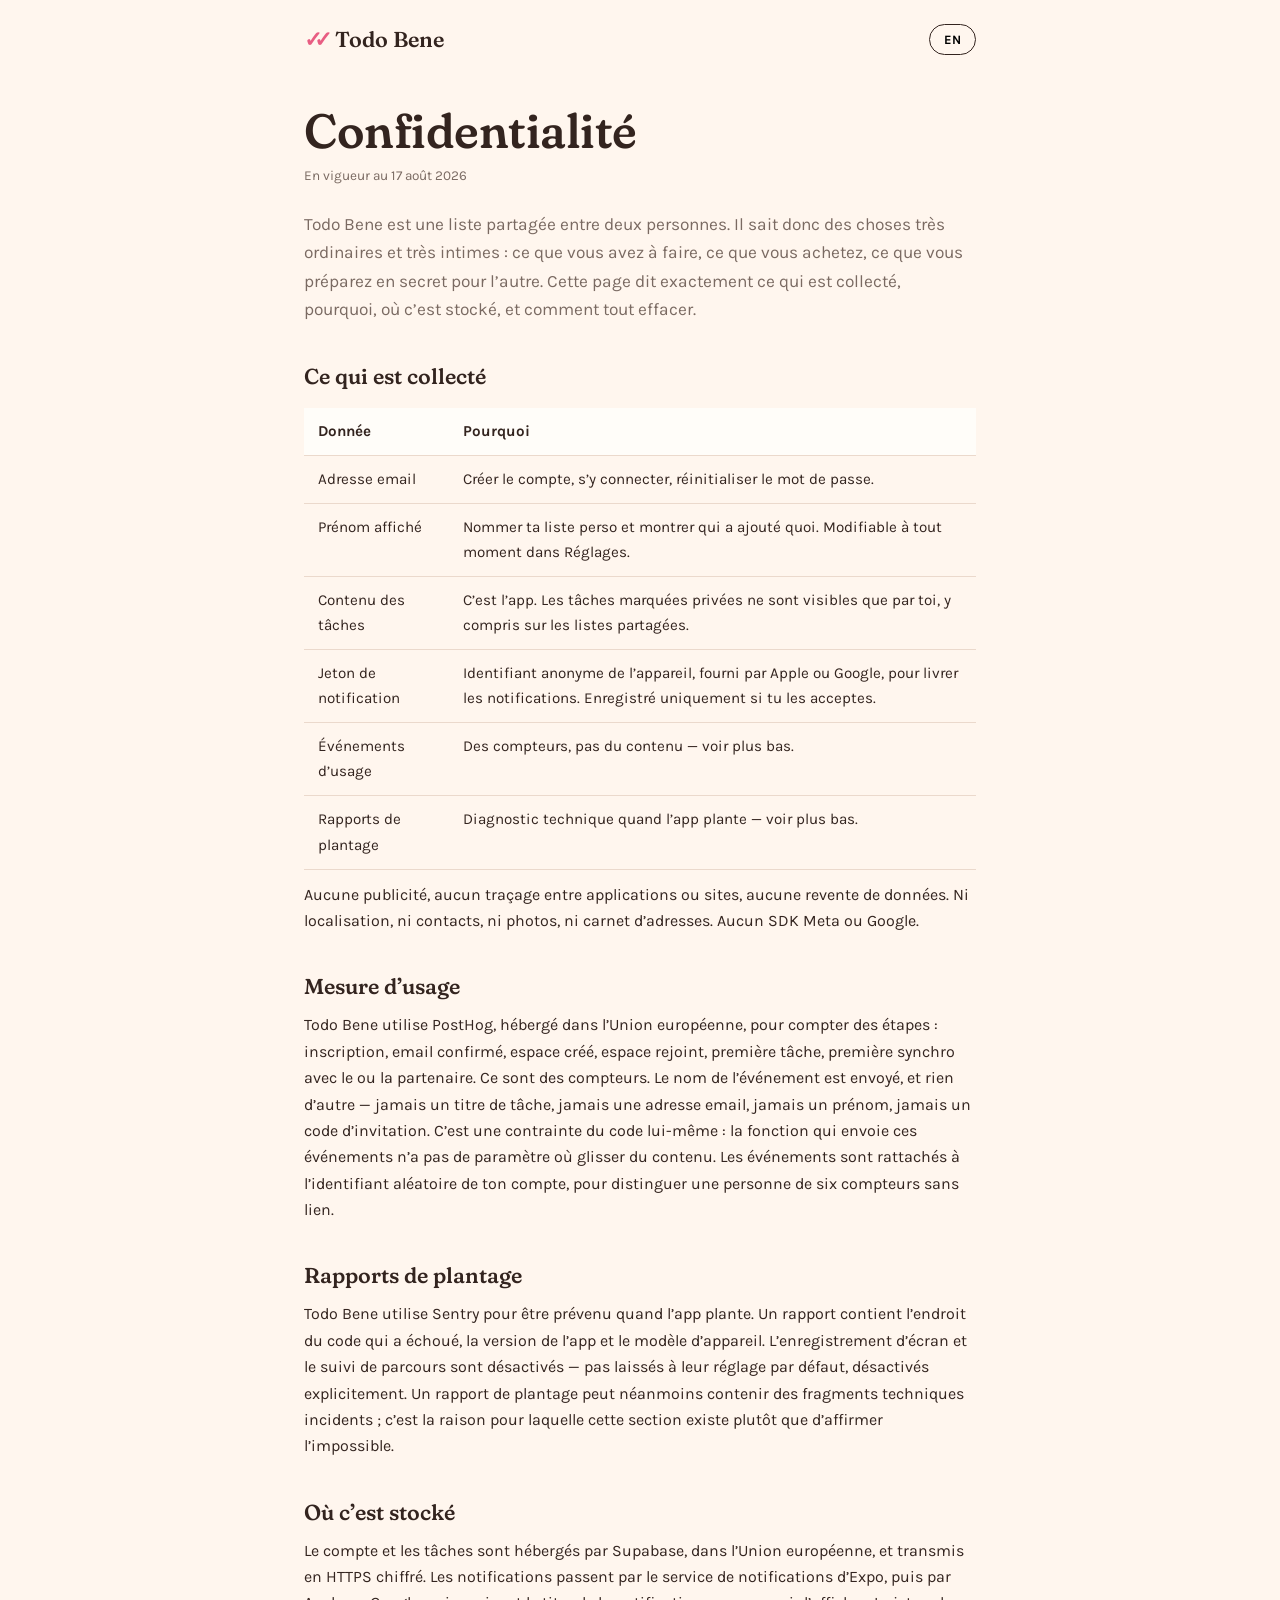
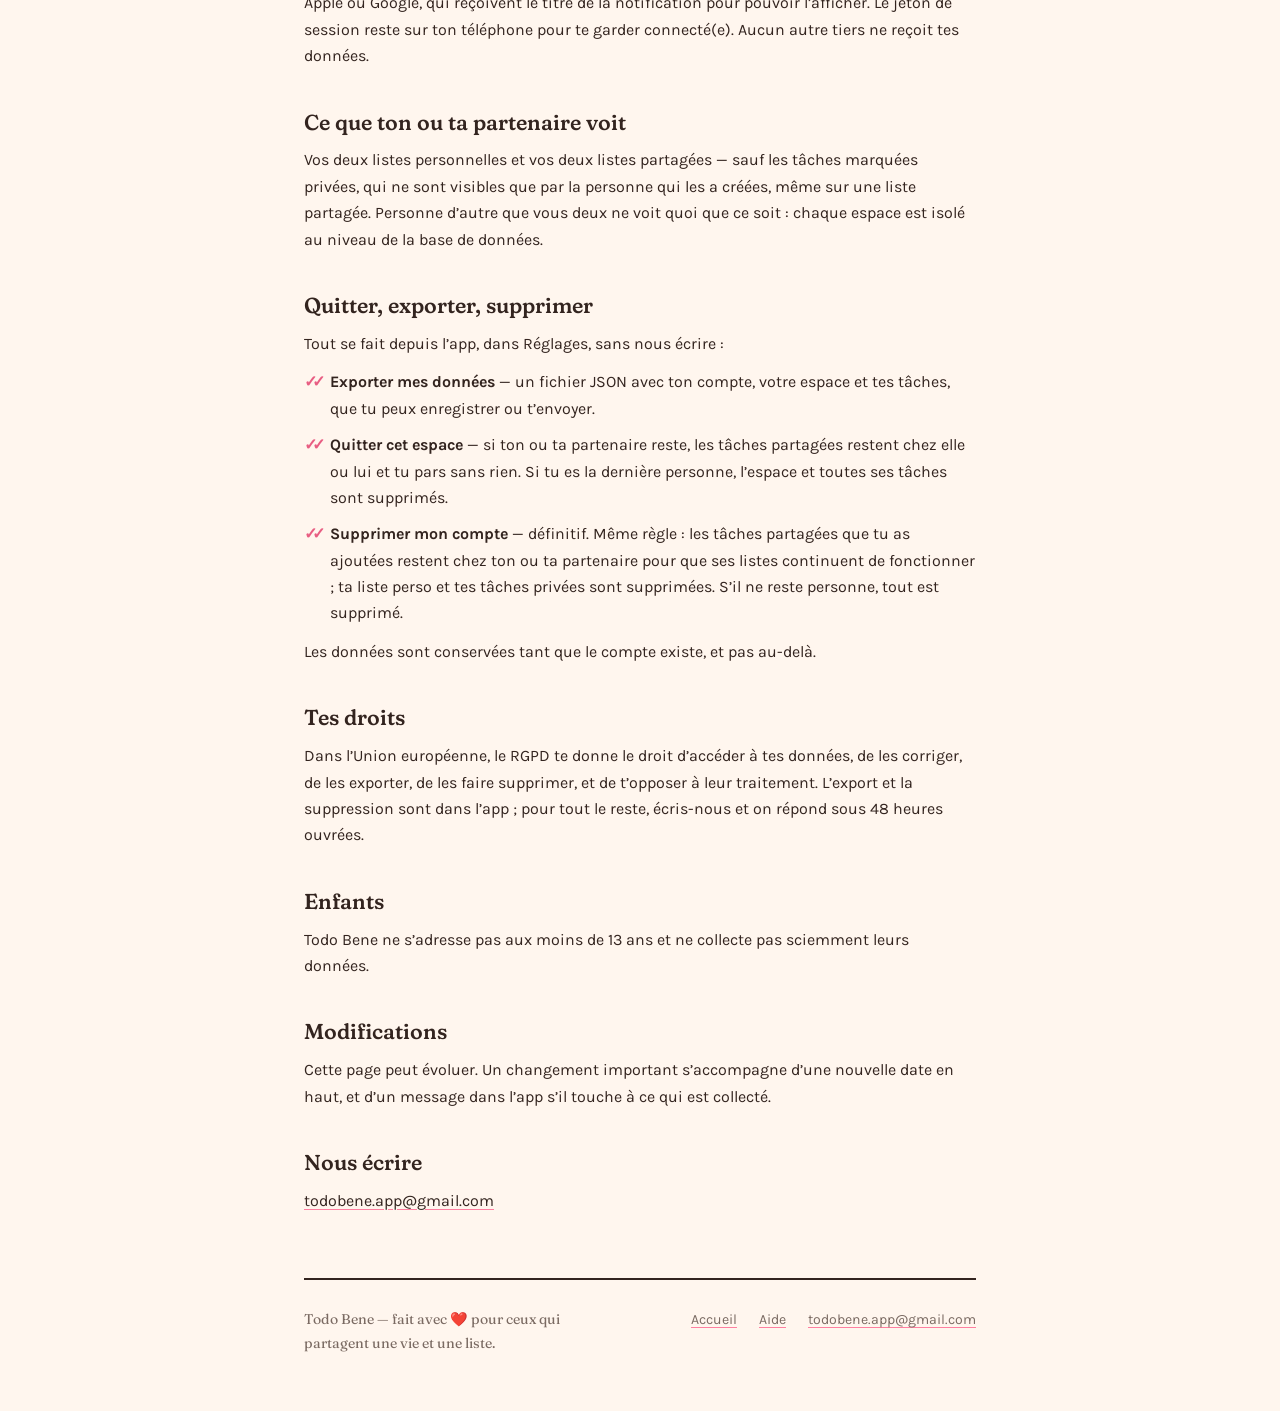
==== privacy.html @ 578b1d81 "Update privacy and support pages" ====
<!doctype html>
<html lang="fr" data-title-fr="Todo Bene — Confidentialité" data-title-en="Todo Bene — Privacy">
  <head>
    <meta charset="utf-8" />
    <meta name="viewport" content="width=device-width, initial-scale=1" />
    <title>Todo Bene — Confidentialité</title>
    <meta
      name="description"
      content="Ce que Todo Bene collecte, pourquoi, où c’est hébergé, et comment tout supprimer."
    />
    <link rel="preconnect" href="https://fonts.googleapis.com" />
    <link rel="preconnect" href="https://fonts.gstatic.com" crossorigin />
    <link
      href="https://fonts.googleapis.com/css2?family=Fraunces:opsz,wght,SOFT@9..144,400..700,100&family=Karla:wght@400;500;700&display=swap"
      rel="stylesheet"
    />
    <link rel="stylesheet" href="./doc.css" />
  </head>
  <body>
    <div class="wrap">
      <header>
        <a class="logo" href="./index.html"><span class="ticks">✓✓</span>Todo Bene</a>
        <button class="lang" id="langBtn" aria-label="Switch language">EN</button>
      </header>

      <main class="doc">
        <h1 data-fr="Confidentialité" data-en="Privacy"></h1>
        <p class="meta" data-fr="En vigueur au 17 août 2026" data-en="Effective 17 August 2026"></p>

        <p
          class="lead"
          data-fr="Todo Bene est une liste partagée entre deux personnes. Il sait donc des choses très ordinaires et très intimes : ce que vous avez à faire, ce que vous achetez, ce que vous préparez en secret pour l’autre. Cette page dit exactement ce qui est collecté, pourquoi, où c’est stocké, et comment tout effacer."
          data-en="Todo Bene is a list shared between two people. That means it knows things that are both very ordinary and very intimate: what you have to do, what you buy, what you are quietly planning for the other person. This page says exactly what is collected, why, where it is stored, and how to erase all of it."
        ></p>

        <h2 data-fr="Ce qui est collecté" data-en="What is collected"></h2>
        <table>
          <thead>
            <tr>
              <th data-fr="Donnée" data-en="Data"></th>
              <th data-fr="Pourquoi" data-en="Why"></th>
            </tr>
          </thead>
          <tbody>
            <tr>
              <td data-fr="Adresse email" data-en="Email address"></td>
              <td
                data-fr="Créer le compte, s’y connecter, réinitialiser le mot de passe."
                data-en="Creating your account, signing in, resetting your password."
              ></td>
            </tr>
            <tr>
              <td data-fr="Prénom affiché" data-en="Display name"></td>
              <td
                data-fr="Nommer ta liste perso et montrer qui a ajouté quoi. Modifiable à tout moment dans Réglages."
                data-en="Labelling your personal list and showing who added what. Editable any time in Settings."
              ></td>
            </tr>
            <tr>
              <td data-fr="Contenu des tâches" data-en="Task content"></td>
              <td
                data-fr="C’est l’app. Les tâches marquées privées ne sont visibles que par toi, y compris sur les listes partagées."
                data-en="It is the app. Tasks you mark private are visible only to you, including on shared lists."
              ></td>
            </tr>
            <tr>
              <td data-fr="Jeton de notification" data-en="Push notification token"></td>
              <td
                data-fr="Identifiant anonyme de l’appareil, fourni par Apple ou Google, pour livrer les notifications. Enregistré uniquement si tu les acceptes."
                data-en="An anonymous device identifier from Apple or Google, used to deliver notifications. Stored only if you allow them."
              ></td>
            </tr>
            <tr>
              <td data-fr="Événements d’usage" data-en="Usage events"></td>
              <td
                data-fr="Des compteurs, pas du contenu — voir plus bas."
                data-en="Counters, not content — see below."
              ></td>
            </tr>
            <tr>
              <td data-fr="Rapports de plantage" data-en="Crash reports"></td>
              <td
                data-fr="Diagnostic technique quand l’app plante — voir plus bas."
                data-en="Technical diagnostics when the app crashes — see below."
              ></td>
            </tr>
          </tbody>
        </table>

        <p
          data-fr="Aucune publicité, aucun traçage entre applications ou sites, aucune revente de données. Ni localisation, ni contacts, ni photos, ni carnet d’adresses. Aucun SDK Meta ou Google."
          data-en="No advertising, no cross-app or cross-site tracking, no selling of data. No location, no contacts, no photos, no address book. No Meta or Google SDKs."
        ></p>

        <h2 data-fr="Mesure d’usage" data-en="Usage analytics"></h2>
        <p
          data-fr="Todo Bene utilise PostHog, hébergé dans l’Union européenne, pour compter des étapes : inscription, email confirmé, espace créé, espace rejoint, première tâche, première synchro avec le ou la partenaire. Ce sont des compteurs. Le nom de l’événement est envoyé, et rien d’autre — jamais un titre de tâche, jamais une adresse email, jamais un prénom, jamais un code d’invitation. C’est une contrainte du code lui-même : la fonction qui envoie ces événements n’a pas de paramètre où glisser du contenu. Les événements sont rattachés à l’identifiant aléatoire de ton compte, pour distinguer une personne de six compteurs sans lien."
          data-en="Todo Bene uses PostHog, hosted in the European Union, to count steps: sign-up, email confirmed, space created, space joined, first task, first sync with your partner. These are counters. The event name is sent and nothing else — never a task title, never an email address, never a name, never an invite code. That is enforced by the code itself: the function that sends these events has no parameter through which content could travel. Events are attached to your account's random identifier, so a person can be told apart from six unrelated counters."
        ></p>

        <h2 data-fr="Rapports de plantage" data-en="Crash reports"></h2>
        <p
          data-fr="Todo Bene utilise Sentry pour être prévenu quand l’app plante. Un rapport contient l’endroit du code qui a échoué, la version de l’app et le modèle d’appareil. L’enregistrement d’écran et le suivi de parcours sont désactivés — pas laissés à leur réglage par défaut, désactivés explicitement. Un rapport de plantage peut néanmoins contenir des fragments techniques incidents ; c’est la raison pour laquelle cette section existe plutôt que d’affirmer l’impossible."
          data-en="Todo Bene uses Sentry to be told when the app crashes. A report contains where in the code it failed, the app version and the device model. Session replay and performance tracing are off — not left at a default, explicitly disabled. A crash report can still contain incidental technical fragments, which is why this section exists rather than claiming otherwise."
        ></p>

        <h2 data-fr="Où c’est stocké" data-en="Where it is stored"></h2>
        <p
          data-fr="Le compte et les tâches sont hébergés par Supabase, dans l’Union européenne, et transmis en HTTPS chiffré. Les notifications passent par le service de notifications d’Expo, puis par Apple ou Google, qui reçoivent le titre de la notification pour pouvoir l’afficher. Le jeton de session reste sur ton téléphone pour te garder connecté(e). Aucun autre tiers ne reçoit tes données."
          data-en="Your account and tasks are hosted by Supabase, in the European Union, and transmitted over encrypted HTTPS. Notifications travel through Expo's push service and then Apple or Google, who receive the notification's text in order to display it. Your session token stays on your phone to keep you signed in. No other third party receives your data."
        ></p>

        <h2 data-fr="Ce que ton ou ta partenaire voit" data-en="What your partner sees"></h2>
        <p
          data-fr="Vos deux listes personnelles et vos deux listes partagées — sauf les tâches marquées privées, qui ne sont visibles que par la personne qui les a créées, même sur une liste partagée. Personne d’autre que vous deux ne voit quoi que ce soit : chaque espace est isolé au niveau de la base de données."
          data-en="Both of your personal lists and both shared lists — except tasks marked private, which are visible only to whoever created them, even on a shared list. Nobody outside the two of you sees anything: each space is isolated at the database level."
        ></p>

        <h2 data-fr="Quitter, exporter, supprimer" data-en="Leaving, exporting, deleting"></h2>
        <p
          data-fr="Tout se fait depuis l’app, dans Réglages, sans nous écrire :"
          data-en="All of this is in the app, under Settings, without writing to us:"
        ></p>
        <ul>
          <li
            data-fr="<strong>Exporter mes données</strong> — un fichier JSON avec ton compte, votre espace et tes tâches, que tu peux enregistrer ou t’envoyer."
            data-en="<strong>Export my data</strong> — a JSON file with your account, your space and your tasks, to save or send to yourself."
          ></li>
          <li
            data-fr="<strong>Quitter cet espace</strong> — si ton ou ta partenaire reste, les tâches partagées restent chez elle ou lui et tu pars sans rien. Si tu es la dernière personne, l’espace et toutes ses tâches sont supprimés."
            data-en="<strong>Leave this space</strong> — if your partner stays, the shared tasks stay with them and you leave with nothing. If you are the last one, the space and every task in it are deleted."
          ></li>
          <li
            data-fr="<strong>Supprimer mon compte</strong> — définitif. Même règle : les tâches partagées que tu as ajoutées restent chez ton ou ta partenaire pour que ses listes continuent de fonctionner ; ta liste perso et tes tâches privées sont supprimées. S’il ne reste personne, tout est supprimé."
            data-en="<strong>Delete my account</strong> — permanent. Same rule: shared tasks you added stay with your partner so their lists keep working; your personal list and your private tasks are deleted. If nobody is left, everything is deleted."
          ></li>
        </ul>
        <p
          data-fr="Les données sont conservées tant que le compte existe, et pas au-delà."
          data-en="Data is kept for as long as the account exists, and no longer."
        ></p>

        <h2 data-fr="Tes droits" data-en="Your rights"></h2>
        <p
          data-fr="Dans l’Union européenne, le RGPD te donne le droit d’accéder à tes données, de les corriger, de les exporter, de les faire supprimer, et de t’opposer à leur traitement. L’export et la suppression sont dans l’app ; pour tout le reste, écris-nous et on répond sous 48 heures ouvrées."
          data-en="In the European Union, the GDPR gives you the right to access your data, correct it, export it, have it deleted, and object to its processing. Export and deletion are in the app; for anything else, write to us and we answer within 48 working hours."
        ></p>

        <h2 data-fr="Enfants" data-en="Children"></h2>
        <p
          data-fr="Todo Bene ne s’adresse pas aux moins de 13 ans et ne collecte pas sciemment leurs données."
          data-en="Todo Bene is not directed at children under 13 and does not knowingly collect their data."
        ></p>

        <h2 data-fr="Modifications" data-en="Changes"></h2>
        <p
          data-fr="Cette page peut évoluer. Un changement important s’accompagne d’une nouvelle date en haut, et d’un message dans l’app s’il touche à ce qui est collecté."
          data-en="This page may change. A material change comes with a new date at the top, and an in-app message if it affects what is collected."
        ></p>

        <h2 data-fr="Nous écrire" data-en="Contact"></h2>
        <p>
          <a href="mailto:todobene.app@gmail.com">todobene.app@gmail.com</a>
        </p>
      </main>

      <footer>
        <span
          class="serif"
          data-fr="Todo Bene — fait avec ❤️ pour ceux qui partagent une vie et une liste."
          data-en="Todo Bene — made with ❤️ for people who share a life and a list."
        ></span>
        <nav>
          <a href="./index.html" data-fr="Accueil" data-en="Home"></a>
          <a href="./support.html" data-fr="Aide" data-en="Support"></a>
          <a href="mailto:todobene.app@gmail.com">todobene.app@gmail.com</a>
        </nav>
      </footer>
    </div>

    <script src="./doc.js"></script>
  </body>
</html>
---- doc.css ----
/*
 * Shared styling for the two document pages (privacy, support).
 *
 * `index.html` keeps its styles inline because it is one long bespoke landing page and the
 * inline block is what makes it a single self-contained file. These two are prose, they
 * look identical to each other, and duplicating 200 lines of CSS between them is how the
 * privacy page ends up looking subtly different from the support page six months from now.
 * Same tokens and fonts as index.html.
 */

:root {
  --paper: #fff6ee;
  --ink: #33241f;
  --ink-soft: #7a6a62;
  --rose: #ff7fa0;
  --rose-deep: #e85d82;
  --card: #fffdf9;
  --line: #ebd9cc;
}

* {
  margin: 0;
  padding: 0;
  box-sizing: border-box;
}

body {
  font-family: 'Karla', sans-serif;
  background: var(--paper);
  color: var(--ink);
  line-height: 1.65;
}

a {
  color: inherit;
  text-decoration-color: var(--rose);
  text-underline-offset: 3px;
}

.wrap {
  max-width: 720px;
  margin: 0 auto;
  padding: 0 24px;
}

/* ---------- header ---------- */
header {
  display: flex;
  align-items: center;
  justify-content: space-between;
  padding: 22px 0;
}
.logo {
  font-family: 'Fraunces', serif;
  font-size: 1.35rem;
  font-weight: 600;
  text-decoration: none;
}
.logo .ticks {
  color: var(--rose-deep);
  letter-spacing: -0.35em;
  margin-right: 0.45em;
}
.lang {
  border: 1.5px solid var(--ink);
  background: transparent;
  border-radius: 999px;
  font:
    700 0.8rem 'Karla',
    sans-serif;
  padding: 7px 14px;
  cursor: pointer;
  transition:
    background 0.2s,
    color 0.2s;
}
.lang:hover {
  background: var(--ink);
  color: var(--paper);
}

/* ---------- document ---------- */
.doc {
  padding: 24px 0 64px;
}
.doc h1 {
  font-family: 'Fraunces', serif;
  font-variation-settings: 'SOFT' 100;
  font-weight: 550;
  font-size: clamp(2.1rem, 5vw, 3rem);
  line-height: 1.12;
  letter-spacing: -0.01em;
}
.doc h2 {
  font-family: 'Fraunces', serif;
  font-variation-settings: 'SOFT' 100;
  font-weight: 550;
  font-size: 1.35rem;
  line-height: 1.2;
  margin: 40px 0 10px;
}
.doc h3 {
  font-size: 1.02rem;
  font-weight: 700;
  margin: 24px 0 4px;
}
.doc .meta {
  color: var(--ink-soft);
  font-size: 0.85rem;
  margin-top: 8px;
}
.doc .lead {
  font-size: 1.08rem;
  color: var(--ink-soft);
  margin-top: 22px;
}
.doc p {
  margin-top: 12px;
}
.doc ul {
  margin: 12px 0 0 0;
  padding-left: 0;
  list-style: none;
}
.doc li {
  position: relative;
  padding-left: 26px;
  margin-top: 10px;
}
.doc li::before {
  content: '✓✓';
  position: absolute;
  left: 0;
  color: var(--rose-deep);
  font-weight: 700;
  letter-spacing: -0.3em;
}

/* Wide content scrolls inside its own box rather than the page. */
.doc table {
  display: block;
  overflow-x: auto;
  border-collapse: collapse;
  width: 100%;
  margin-top: 18px;
  font-size: 0.95rem;
}
.doc th,
.doc td {
  text-align: left;
  vertical-align: top;
  padding: 11px 14px;
  border-bottom: 1px solid var(--line);
}
.doc thead th {
  background: var(--card);
  font-weight: 700;
  white-space: nowrap;
}

/* ---------- footer ---------- */
footer {
  border-top: 2px solid var(--ink);
  padding: 28px 0 56px;
  display: flex;
  justify-content: space-between;
  gap: 20px;
  flex-wrap: wrap;
  font-size: 0.88rem;
  color: var(--ink-soft);
}
footer .serif {
  font-family: 'Fraunces', serif;
  max-width: 34ch;
}
footer nav {
  display: flex;
  gap: 22px;
  flex-wrap: wrap;
}

@media (max-width: 620px) {
  .doc h2 {
    margin-top: 32px;
  }
}

/* ---------- index cards (legal-index.html) ---------- */
.doc .card {
  display: block;
  background: var(--card);
  border: 1.5px solid var(--line);
  border-radius: 18px;
  padding: 20px 22px;
  margin-top: 14px;
  text-decoration: none;
  transition:
    transform 0.2s ease,
    border-color 0.2s ease;
}
.doc .card:hover {
  transform: translateY(-3px);
  border-color: var(--rose);
}
.doc .card b {
  font-family: 'Fraunces', serif;
  font-variation-settings: 'SOFT' 100;
  font-weight: 550;
  font-size: 1.15rem;
  display: block;
}
.doc .card span {
  display: block;
  color: var(--ink-soft);
  font-size: 0.95rem;
  margin-top: 4px;
}
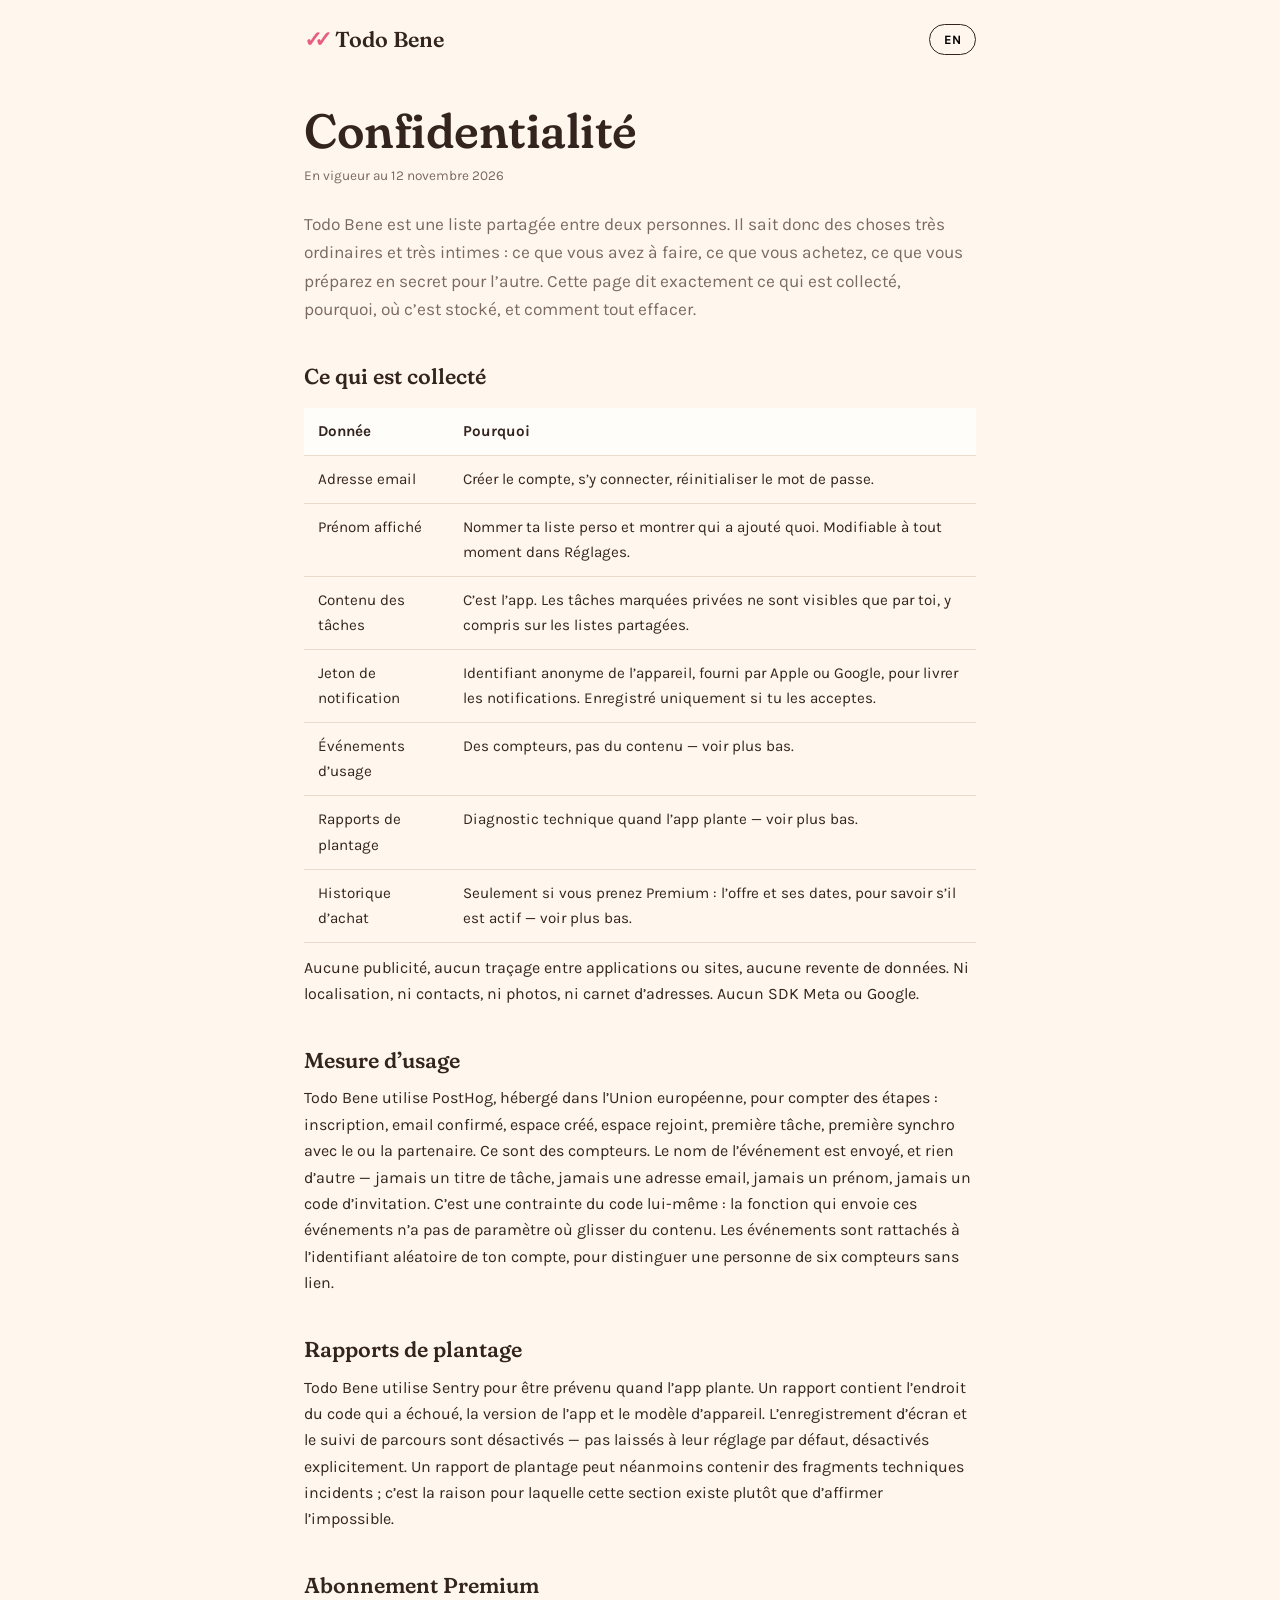
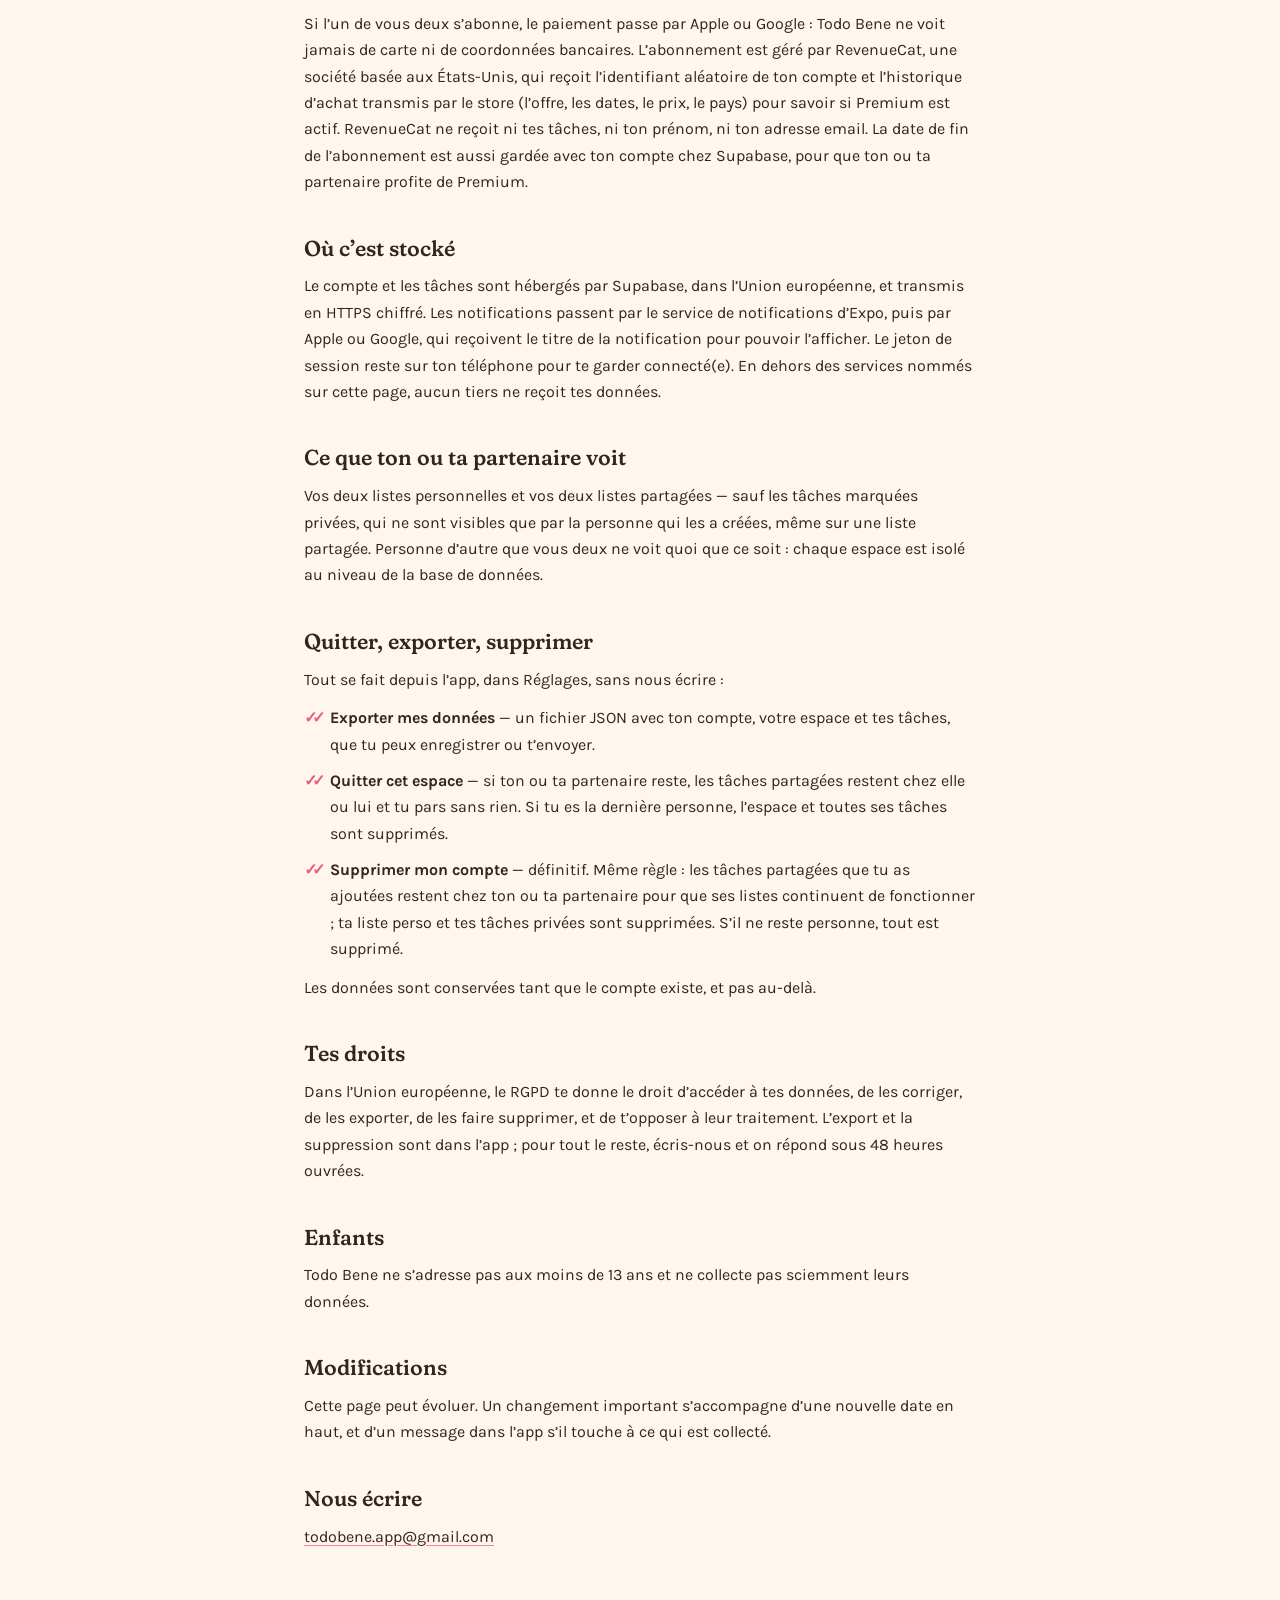
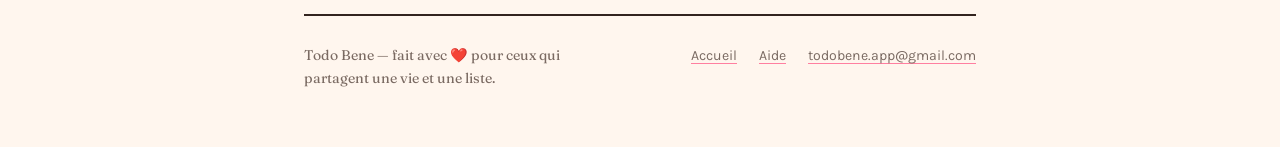
==== commit 683c9193: "Update privacy and support pages" ====
--- a/privacy.html
+++ b/privacy.html
@@ -25,7 +25,11 @@
 
       <main class="doc">
         <h1 data-fr="Confidentialité" data-en="Privacy"></h1>
-        <p class="meta" data-fr="En vigueur au 17 août 2026" data-en="Effective 17 August 2026"></p>
+        <p
+          class="meta"
+          data-fr="En vigueur au 12 novembre 2026"
+          data-en="Effective 12 November 2026"
+        ></p>
 
         <p
           class="lead"
@@ -84,6 +88,13 @@
                 data-en="Technical diagnostics when the app crashes — see below."
               ></td>
             </tr>
+            <tr>
+              <td data-fr="Historique d’achat" data-en="Purchase history"></td>
+              <td
+                data-fr="Seulement si vous prenez Premium : l’offre et ses dates, pour savoir s’il est actif — voir plus bas."
+                data-en="Only if you take Premium: the plan and its dates, to know whether it is active — see below."
+              ></td>
+            </tr>
           </tbody>
         </table>
 
@@ -104,10 +115,16 @@
           data-en="Todo Bene uses Sentry to be told when the app crashes. A report contains where in the code it failed, the app version and the device model. Session replay and performance tracing are off — not left at a default, explicitly disabled. A crash report can still contain incidental technical fragments, which is why this section exists rather than claiming otherwise."
         ></p>
 
+        <h2 data-fr="Abonnement Premium" data-en="Premium subscription"></h2>
+        <p
+          data-fr="Si l’un de vous deux s’abonne, le paiement passe par Apple ou Google : Todo Bene ne voit jamais de carte ni de coordonnées bancaires. L’abonnement est géré par RevenueCat, une société basée aux États-Unis, qui reçoit l’identifiant aléatoire de ton compte et l’historique d’achat transmis par le store (l’offre, les dates, le prix, le pays) pour savoir si Premium est actif. RevenueCat ne reçoit ni tes tâches, ni ton prénom, ni ton adresse email. La date de fin de l’abonnement est aussi gardée avec ton compte chez Supabase, pour que ton ou ta partenaire profite de Premium."
+          data-en="If either of you subscribes, the payment goes through Apple or Google: Todo Bene never sees a card or bank details. The subscription is managed by RevenueCat, a company based in the United States, which receives your account's random identifier and the purchase history the store passes on (the plan, the dates, the price, the country) to know whether Premium is active. RevenueCat receives none of your tasks, your name or your email address. The subscription's end date is also kept with your account at Supabase, so that your partner gets Premium too."
+        ></p>
+
         <h2 data-fr="Où c’est stocké" data-en="Where it is stored"></h2>
         <p
-          data-fr="Le compte et les tâches sont hébergés par Supabase, dans l’Union européenne, et transmis en HTTPS chiffré. Les notifications passent par le service de notifications d’Expo, puis par Apple ou Google, qui reçoivent le titre de la notification pour pouvoir l’afficher. Le jeton de session reste sur ton téléphone pour te garder connecté(e). Aucun autre tiers ne reçoit tes données."
-          data-en="Your account and tasks are hosted by Supabase, in the European Union, and transmitted over encrypted HTTPS. Notifications travel through Expo's push service and then Apple or Google, who receive the notification's text in order to display it. Your session token stays on your phone to keep you signed in. No other third party receives your data."
+          data-fr="Le compte et les tâches sont hébergés par Supabase, dans l’Union européenne, et transmis en HTTPS chiffré. Les notifications passent par le service de notifications d’Expo, puis par Apple ou Google, qui reçoivent le titre de la notification pour pouvoir l’afficher. Le jeton de session reste sur ton téléphone pour te garder connecté(e). En dehors des services nommés sur cette page, aucun tiers ne reçoit tes données."
+          data-en="Your account and tasks are hosted by Supabase, in the European Union, and transmitted over encrypted HTTPS. Notifications travel through Expo's push service and then Apple or Google, who receive the notification's text in order to display it. Your session token stays on your phone to keep you signed in. Beyond the services named on this page, no third party receives your data."
         ></p>
 
         <h2 data-fr="Ce que ton ou ta partenaire voit" data-en="What your partner sees"></h2>
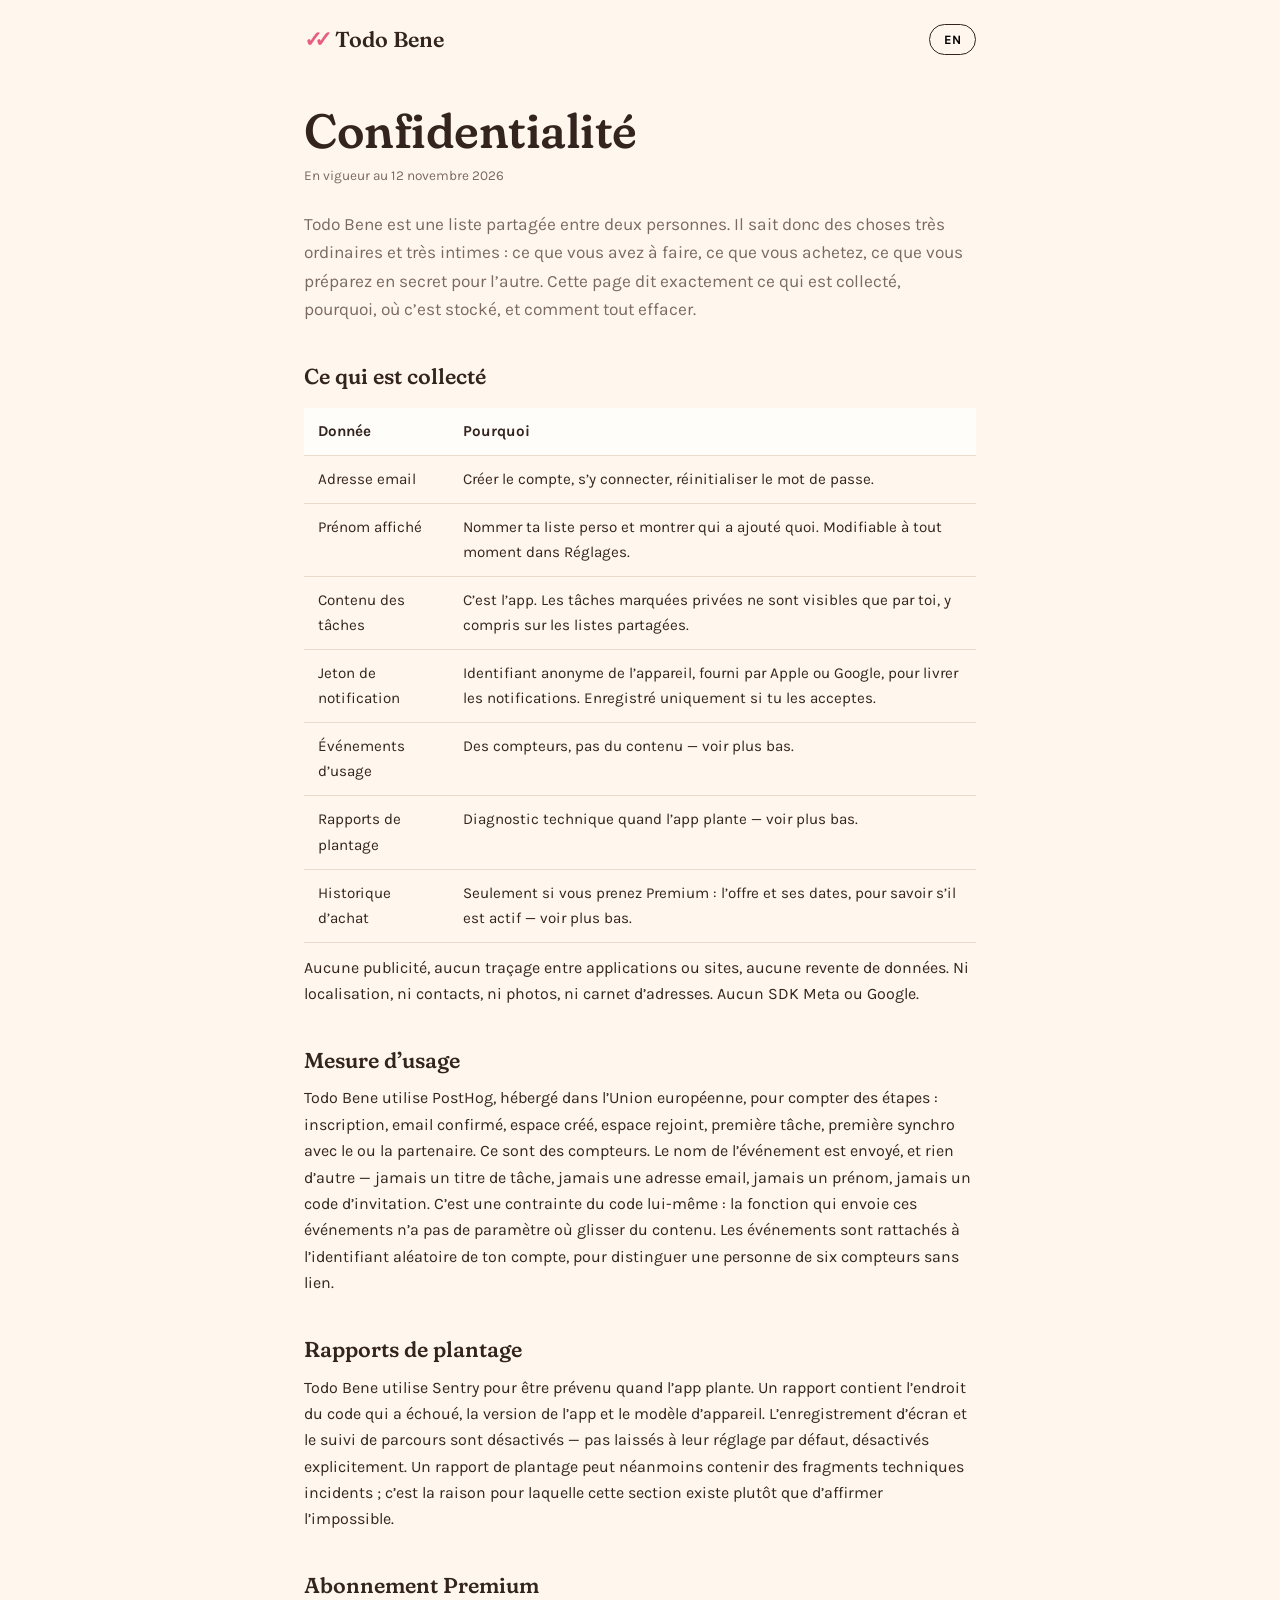
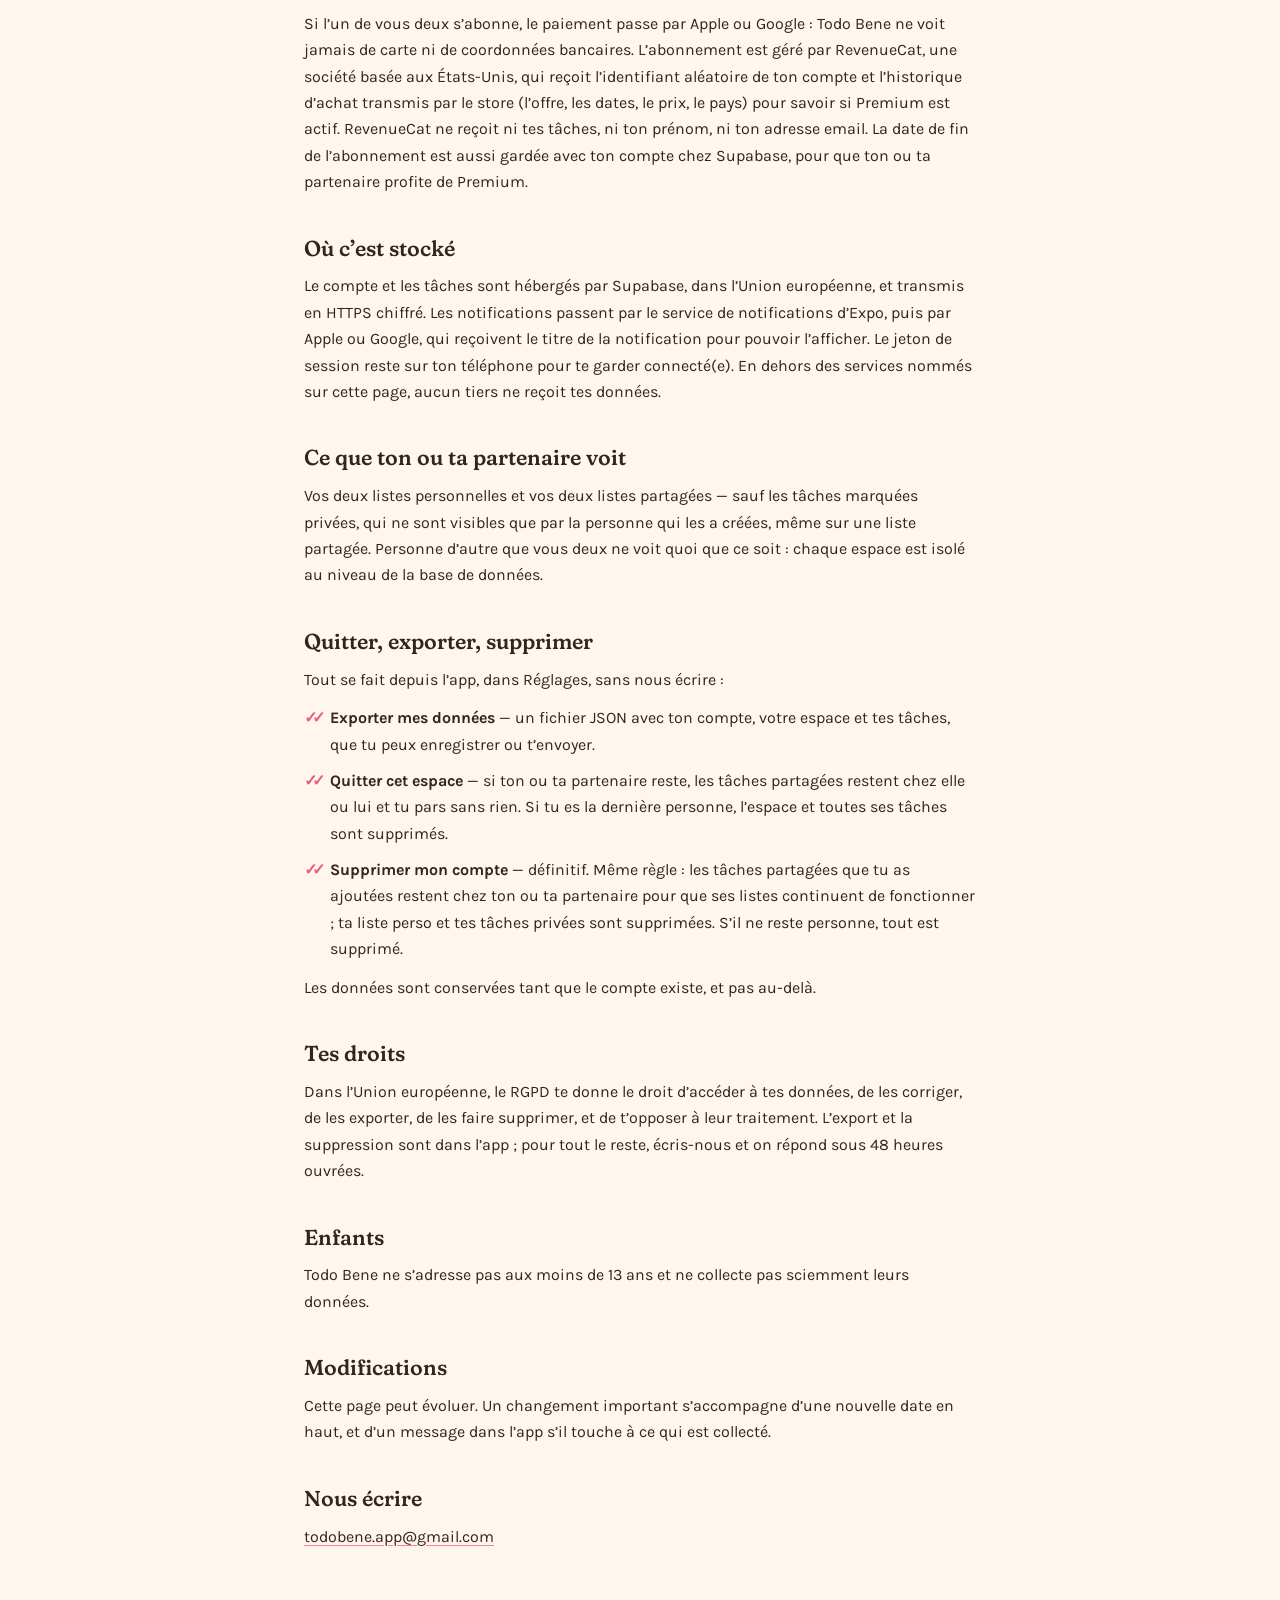
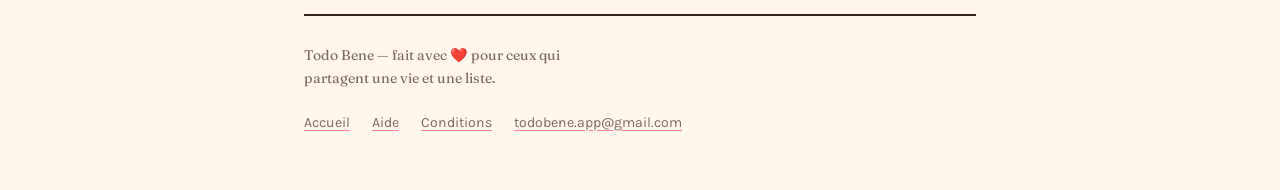
==== commit 1c68ba29: "Update the legal pages" ====
--- a/privacy.html
+++ b/privacy.html
@@ -190,6 +190,7 @@
         <nav>
           <a href="./index.html" data-fr="Accueil" data-en="Home"></a>
           <a href="./support.html" data-fr="Aide" data-en="Support"></a>
+          <a href="./terms.html" data-fr="Conditions" data-en="Terms"></a>
           <a href="mailto:todobene.app@gmail.com">todobene.app@gmail.com</a>
         </nav>
       </footer>
